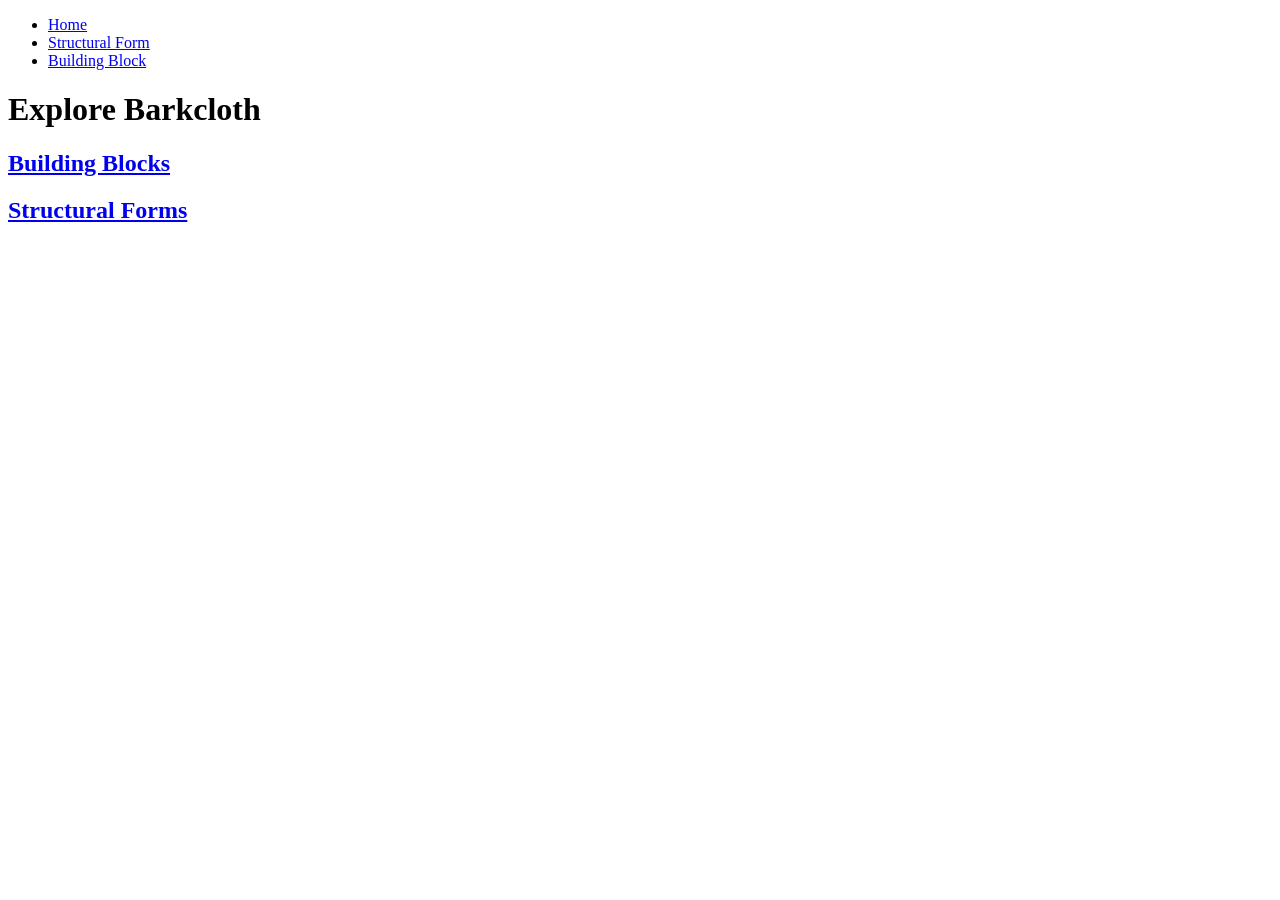
==== index.html @ 006d52af "init" ====
<!DOCTYPE html>
<html lang="en">
<head>
    <meta charset="UTF-8">
    <meta name="viewport" content="width=device-width, initial-scale=1.0">
    <link rel="stylesheet" type="text/css" href="styles/site.css">
    <title>Visually Barkcloth</title>
</head>
<body>

<nav>
    <ul>
        <li><a href="index.html">Home</a></li>
        <li><a href="structural-forms.html">Structural Form</a></li>
        <li><a href="building-blocks.html">Building Block</a></li>
    </ul>
</nav>

<h1>Explore Barkcloth</h1>

   <div>
            <div>
                <a href="building-blocks.html">
                    <h2>Building Blocks</h2>
                </a>
                
                <a href="structural-forms.html">

                    <h2>Structural Forms</h2>
                </a>
            </div>
    </div>


</body>
</html>
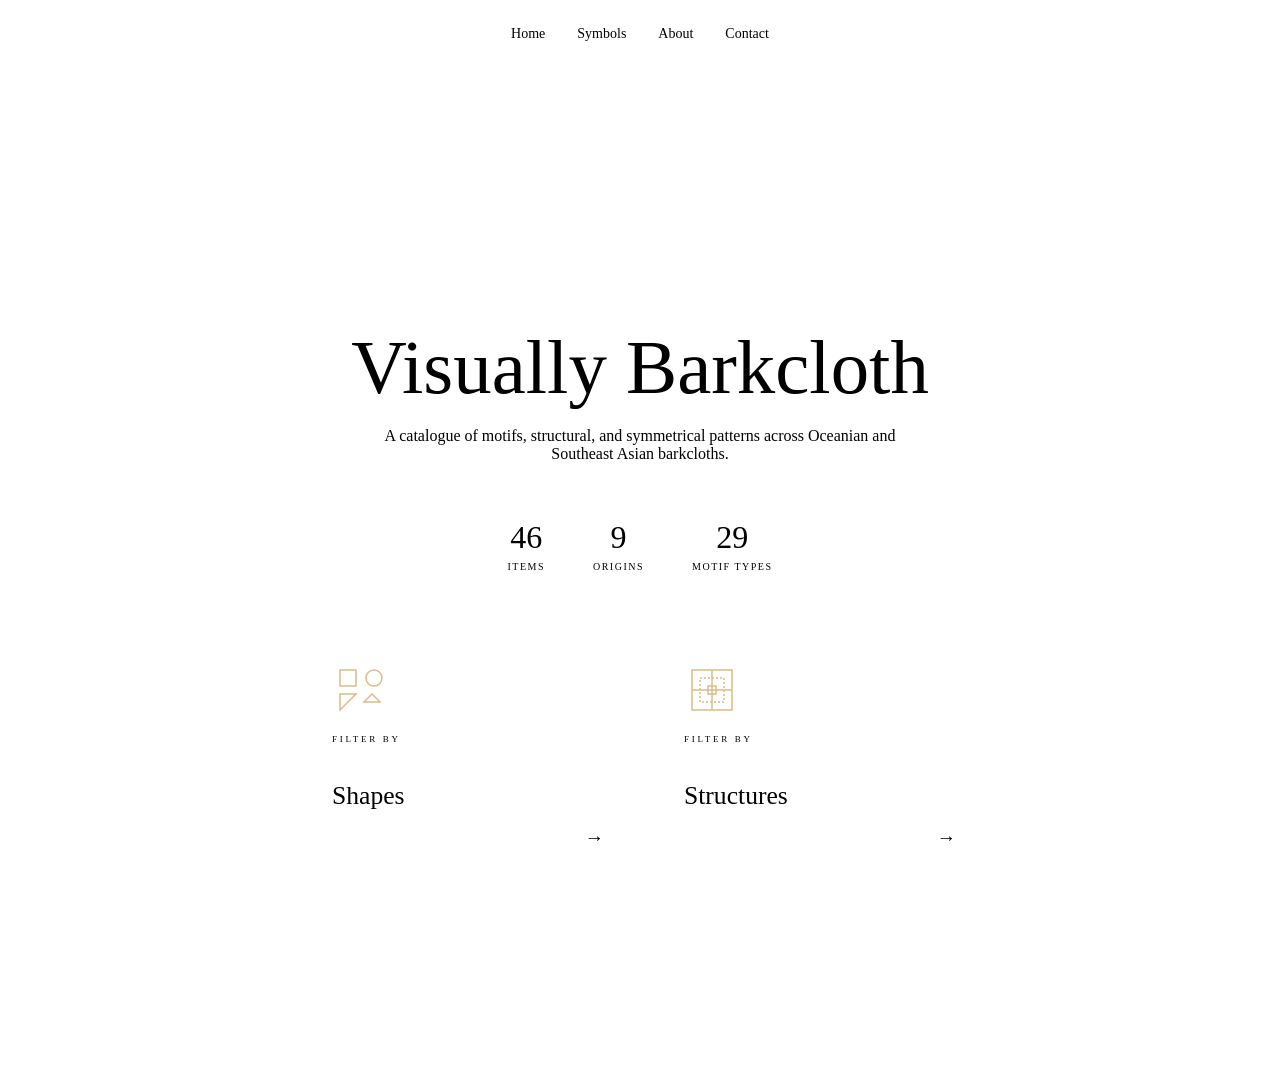
==== commit d7c0df55: "drafted home, shapes page" ====
--- a/index.html
+++ b/index.html
@@ -1,36 +1,66 @@
 <!DOCTYPE html>
 <html lang="en">
 <head>
-    <meta charset="UTF-8">
-    <meta name="viewport" content="width=device-width, initial-scale=1.0">
-    <link rel="stylesheet" type="text/css" href="styles/site.css">
-    <title>Visually Barkcloth</title>
+  <meta charset="UTF-8"/>
+  <meta name="viewport" content="width=device-width, initial-scale=1.0"/>
+  <link rel="stylesheet" type="text/css" href="styles/site.css">
+  <title>Visually Barkcloth</title>
+  <!-- No page-specific styles needed here -->
 </head>
 <body>
 
-<nav>
+<nav class="nav">
     <ul>
-        <li><a href="index.html">Home</a></li>
-        <li><a href="structural-forms.html">Structural Form</a></li>
-        <li><a href="building-blocks.html">Building Block</a></li>
-    </ul>
+    <li><a href="index.html" class="active">Home</a></li>
+    <li><a href="symbols.html">Symbols</a></li>
+    <li><a href="about.html">About</a></li>
+    <li><a href="contact.html">Contact</a></li>
+  </ul>
 </nav>
 
-<h1>Explore Barkcloth</h1>
+<main class="hero">
+  <div class="hero-bg"></div>
 
-   <div>
-            <div>
-                <a href="building-blocks.html">
-                    <h2>Building Blocks</h2>
-                </a>
-                
-                <a href="structural-forms.html">
+  <h1 class="hero-title">Visually Barkcloth</h1>
+  <p class="hero-subtitle">A catalogue of motifs, structural, and symmetrical patterns across Oceanian and Southeast Asian barkcloths.</p>
 
-                    <h2>Structural Forms</h2>
-                </a>
-            </div>
-    </div>
+  <div class="stat-strip">
+    <div class="stat"><span class="stat-n">46</span><span class="stat-l">Items</span></div>
+    <div class="stat"><span class="stat-n">9</span><span class="stat-l">Origins</span></div>
+    <div class="stat"><span class="stat-n">29</span><span class="stat-l">Motif types</span></div>
+  </div>
 
+  <div class="choices">
+    <a href="shapes.html" class="choice-card">
+      <div class="choice-icon">
+        <svg viewBox="0 0 56 56" fill="none" stroke="#c8a058" stroke-width="1.5">
+          <rect x="8" y="8" width="16" height="16"/>
+          <circle cx="42" cy="16" r="8"/>
+          <polygon points="8,48 24,32 8,32"/>
+          <path d="M32 40 L48 40 L40 32 Z"/>
+        </svg>
+      </div>
+      <span class="choice-label">Filter by</span>
+      <h2 class="choice-title">Shapes</h2>
+      <span class="choice-arrow">→</span>
+    </a>
+
+    <a href="structures.html" class="choice-card">
+      <div class="choice-icon">
+        <svg viewBox="0 0 56 56" fill="none" stroke="#c8a058" stroke-width="1.5">
+          <rect x="8" y="8" width="40" height="40"/>
+          <rect x="16" y="16" width="24" height="24" stroke-dasharray="2,2"/>
+          <rect x="24" y="24" width="8" height="8"/>
+          <line x1="28" y1="8" x2="28" y2="48"/>
+          <line x1="8" y1="28" x2="48" y2="28"/>
+        </svg>
+      </div>
+      <span class="choice-label">Filter by</span>
+      <h2 class="choice-title">Structures</h2>
+      <span class="choice-arrow">→</span>
+    </a>
+  </div>
+</main>
 
 </body>
 </html>
--- a/styles/site.css
+++ b/styles/site.css
@@ -0,0 +1,330 @@
+/* Nav */
+.nav {
+    gap: 2rem;
+    padding: 1rem 2rem;
+    margin: 0 auto 2rem;
+}
+
+.nav ul {
+    list-style: none;
+    display: flex;
+    gap: 2rem;
+    margin: 0;
+    padding: 0;
+    justify-content: center;
+}
+
+.nav li a {
+    text-decoration: none;
+    color: var(--text);
+    font-size: 14px;
+    font-weight: 500;
+    transition: all 0.2s ease;
+}
+
+.nav li a:hover {
+    color: var(--warm);
+}
+
+/* Hero */
+.hero {
+    min-height: calc(100vh - 60px);
+    display: flex;
+    flex-direction: column;
+    align-items: center;
+    justify-content: center;
+    padding: 4rem 2rem;
+    text-align: center;
+    position: relative;
+    overflow: hidden;
+}
+
+.hero-title {
+    font-family: 'Playfair Display', serif;
+    font-size: clamp(2.5rem, 6vw, 5rem);
+    font-weight: 400;
+    line-height: 1.1;
+    color: var(--text);
+    margin-bottom: 1rem;
+    animation: rise 0.8s ease 0.2s both;
+}
+
+.hero-title em {
+    font-style: italic;
+    color: var(--warm);
+}
+
+.hero-subtitle {
+    font-size: 1rem;
+    font-weight: 300;
+    color: var(--muted);
+    max-width: 520px;
+    margin: 0 auto 3.5rem;
+    animation: rise 0.8s ease 0.3s both;
+}
+
+@keyframes rise {
+    from {
+        opacity: 0;
+        transform: translateY(24px);
+    }
+
+    to {
+        opacity: 1;
+        transform: translateY(0);
+    }
+}
+
+/* Choice */
+.choices {
+    display: grid;
+    grid-template-columns: 1fr 1fr;
+    gap: 1.5rem;
+    max-width: 680px;
+    width: 100%;
+    animation: rise 0.8s ease 0.4s both;
+}
+
+.choice-card {
+    background: var(--surface);
+    border: 1px solid var(--border);
+    padding: 2.5rem 2rem;
+    cursor: pointer;
+    text-decoration: none;
+    color: var(--text);
+    display: flex;
+    flex-direction: column;
+    align-items: flex-start;
+    gap: 1rem;
+    position: relative;
+    overflow: hidden;
+    transition: all 0.3s ease;
+}
+
+.choice-card::after {
+    content: '';
+    position: absolute;
+    bottom: 0;
+    left: 0;
+    width: 100%;
+    height: 2px;
+    background: var(--warm);
+    transform: scaleX(0);
+    transform-origin: left;
+    transition: transform 0.3s ease;
+}
+
+.choice-card:hover {
+    border-color: var(--warm);
+    transform: translateY(-4px);
+}
+
+.choice-card:hover::after {
+    transform: scaleX(1);
+}
+
+.choice-icon {
+    width: 56px;
+    height: 56px;
+    opacity: 0.7;
+}
+
+.choice-card:hover .choice-icon {
+    opacity: 1;
+}
+
+.choice-label {
+    font-size: 9px;
+    letter-spacing: 0.3em;
+    text-transform: uppercase;
+    color: var(--warm);
+}
+
+.choice-title {
+    font-family: 'Playfair Display', serif;
+    font-size: 1.6rem;
+    font-weight: 400;
+    line-height: 1.2;
+}
+
+.choice-count {
+    margin-top: auto;
+    font-size: 11px;
+    letter-spacing: 0.1em;
+    color: var(--accent);
+    text-transform: uppercase;
+}
+
+.choice-arrow {
+    position: absolute;
+    bottom: 1.5rem;
+    right: 1.5rem;
+    font-size: 1.2rem;
+    color: var(--muted);
+    transition: all 0.2s;
+}
+
+.choice-card:hover .choice-arrow {
+    color: var(--warm);
+    transform: translateX(4px);
+}
+
+/* Stats */
+.stat-strip {
+    display: flex;
+    gap: 3rem;
+    margin-bottom: 3rem;
+    animation: rise 0.8s ease 0.35s both;
+}
+
+.stat {
+    text-align: center;
+}
+
+.stat-n {
+    font-family: 'Playfair Display', serif;
+    font-size: 2rem;
+    color: var(--warm);
+    display: block;
+}
+
+.stat-l {
+    font-size: 10px;
+    letter-spacing: 0.15em;
+    text-transform: uppercase;
+    color: var(--muted);
+}
+
+@media (max-width: 600px) {
+    .choices {
+        grid-template-columns: 1fr;
+    }
+
+    .stat-strip {
+        gap: 2rem;
+    }
+}
+
+/* Filters */
+.filter-bar {
+    display: flex;
+    flex-wrap: wrap;
+    gap: 1rem;
+    margin-bottom: 2.5rem;
+    justify-content: center;
+    padding: 1rem 2rem;
+    background: var(--surface, #fff);
+    border-radius: 16px;
+    box-shadow: 0 2px 8px rgba(200, 160, 88, 0.04);
+    border: 1px solid var(--border, #e5e5e5);
+    max-width: 680px;
+    margin-left: auto;
+    margin-right: auto;
+}
+
+.filter-btn {
+    background: var(--surface, #fff);
+    border: 1px solid var(--border, #c8a058);
+    color: var(--text, #222);
+    padding: 0.5rem 1.2rem;
+    border-radius: 2rem;
+    font-size: 14px;
+    font-weight: 500;
+    cursor: pointer;
+    transition: background 0.2s, border-color 0.2s, color 0.2s;
+    font-family: 'Playfair Display', serif;
+    letter-spacing: 0.05em;
+}
+
+.filter-btn.selected {
+    background: var(--warm, #c8a058);
+    color: #fff;
+    border-color: var(--warm, #c8a058);
+}
+
+.filter-btn:hover {
+    border-color: var(--warm, #c8a058);
+    color: var(--warm, #c8a058);
+    background: #fff;
+}
+
+/* Displays */
+.barkcloth-list {
+    display: grid;
+    grid-template-columns: repeat(4, 1fr);
+    gap: 1.5rem;
+    margin-top: 2rem;
+    max-width: 1080px;
+    margin-left: auto;
+    margin-right: auto;
+    animation: rise 0.8s ease 0.4s both;
+}
+
+.barkcloth-card {
+    background: var(--surface, #fff);
+    border: 1px solid var(--border, #e5e5e5);
+    padding: 2rem 1.5rem;
+    border-radius: 12px;
+    text-align: left;
+    color: var(--text, #222);
+    font-size: 1rem;
+    font-family: 'Playfair Display', serif;
+    box-shadow: 0 2px 8px rgba(200, 160, 88, 0.04);
+    transition: border-color 0.2s, box-shadow 0.2s;
+    display: flex;
+    flex-direction: column;
+    gap: 0.5rem;
+}
+
+.barkcloth-card a {
+    color: var(--warm, #c8a058);
+    text-decoration: underline;
+    font-size: 0.95rem;
+    font-family: inherit;
+    margin-top: 0.5rem;
+}
+
+.barkcloth-card:hover {
+    border-color: var(--warm, #c8a058);
+    box-shadow: 0 4px 16px rgba(200, 160, 88, 0.08);
+}
+
+.filter-prompt,
+.no-results {
+    grid-column: 1 / -1;
+    text-align: center;
+    color: var(--muted, #888);
+    font-size: 1.2rem;
+    margin-top: 2rem;
+    font-family: 'Playfair Display', serif;
+    letter-spacing: 0.05em;
+    background: var(--surface, #fff);
+    border-radius: 12px;
+    padding: 2rem 1rem;
+    border: 1px solid var(--border, #e5e5e5);
+    box-shadow: 0 2px 8px rgba(200, 160, 88, 0.04);
+    max-width: 680px;
+    margin-left: auto;
+    margin-right: auto;
+}
+
+@media (max-width: 900px) {
+    .barkcloth-list {
+        grid-template-columns: repeat(2, 1fr);
+    }
+}
+
+@media (max-width: 600px) {
+    .barkcloth-list {
+        grid-template-columns: 1fr;
+    }
+
+    .filter-bar {
+        max-width: 100%;
+    }
+
+    .filter-prompt,
+    .no-results {
+        max-width: 100%;
+    }
+}
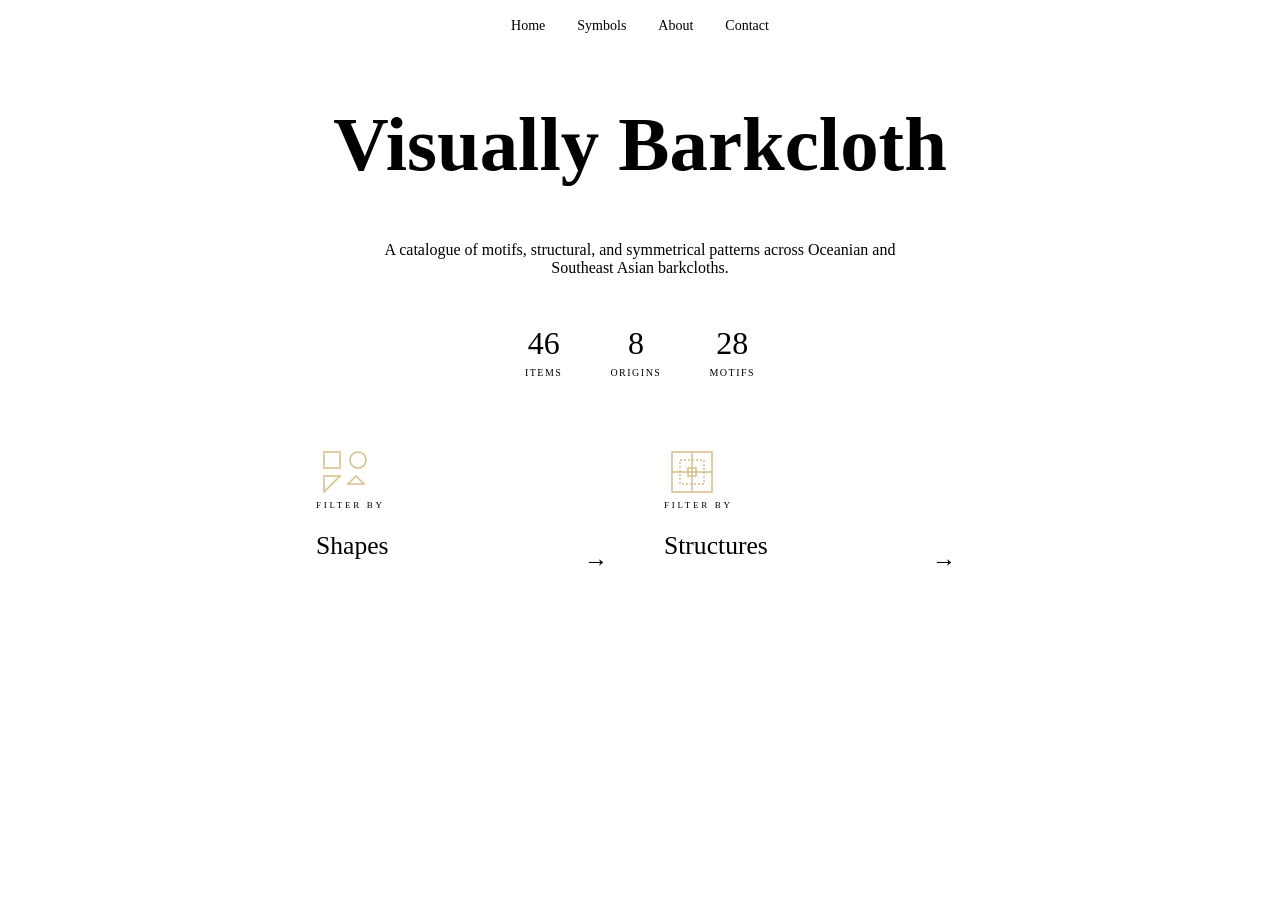
==== commit ff097099: "refactor css, fix padding" ====
--- a/index.html
+++ b/index.html
@@ -5,7 +5,6 @@
   <meta name="viewport" content="width=device-width, initial-scale=1.0"/>
   <link rel="stylesheet" type="text/css" href="styles/site.css">
   <title>Visually Barkcloth</title>
-  <!-- No page-specific styles needed here -->
 </head>
 <body>
 
@@ -26,8 +25,8 @@
 
   <div class="stat-strip">
     <div class="stat"><span class="stat-n">46</span><span class="stat-l">Items</span></div>
-    <div class="stat"><span class="stat-n">9</span><span class="stat-l">Origins</span></div>
-    <div class="stat"><span class="stat-n">29</span><span class="stat-l">Motif types</span></div>
+    <div class="stat"><span class="stat-n">8</span><span class="stat-l">Origins</span></div>
+    <div class="stat"><span class="stat-n">28</span><span class="stat-l">Motifs</span></div>
   </div>
 
   <div class="choices">
--- a/styles/site.css
+++ b/styles/site.css
@@ -1,65 +1,46 @@
 /* Nav */
-.nav {
-    gap: 2rem;
-    padding: 1rem 2rem;
-    margin: 0 auto 2rem;
-}
-
 .nav ul {
     list-style: none;
     display: flex;
     gap: 2rem;
-    margin: 0;
-    padding: 0;
     justify-content: center;
+    padding: 0rem 0;
 }
 
 .nav li a {
     text-decoration: none;
     color: var(--text);
     font-size: 14px;
-    font-weight: 500;
     transition: all 0.2s ease;
+    animation: rise 0.8s ease 0.2s both;
 }
 
 .nav li a:hover {
     color: var(--warm);
+    text-decoration: underline;
 }
 
 /* Hero */
 .hero {
-    min-height: calc(100vh - 60px);
     display: flex;
     flex-direction: column;
     align-items: center;
     justify-content: center;
-    padding: 4rem 2rem;
+    padding: 0rem 0rem;
     text-align: center;
-    position: relative;
-    overflow: hidden;
 }
 
 .hero-title {
     font-family: 'Playfair Display', serif;
-    font-size: clamp(2.5rem, 6vw, 5rem);
-    font-weight: 400;
-    line-height: 1.1;
+    font-size: clamp(0rem, 6vw, 5rem);
     color: var(--text);
-    margin-bottom: 1rem;
     animation: rise 0.8s ease 0.2s both;
 }
 
-.hero-title em {
-    font-style: italic;
-    color: var(--warm);
-}
-
 .hero-subtitle {
-    font-size: 1rem;
-    font-weight: 300;
     color: var(--muted);
     max-width: 520px;
-    margin: 0 auto 3.5rem;
+    margin: 0 auto 3rem;
     animation: rise 0.8s ease 0.3s both;
 }
 
@@ -79,7 +60,7 @@
 .choices {
     display: grid;
     grid-template-columns: 1fr 1fr;
-    gap: 1.5rem;
+    gap: 1rem;
     max-width: 680px;
     width: 100%;
     animation: rise 0.8s ease 0.4s both;
@@ -88,14 +69,13 @@
 .choice-card {
     background: var(--surface);
     border: 1px solid var(--border);
-    padding: 2.5rem 2rem;
+    padding: 1rem 1rem;
     cursor: pointer;
     text-decoration: none;
     color: var(--text);
     display: flex;
     flex-direction: column;
     align-items: flex-start;
-    gap: 1rem;
     position: relative;
     overflow: hidden;
     transition: all 0.3s ease;
@@ -115,7 +95,6 @@
 }
 
 .choice-card:hover {
-    border-color: var(--warm);
     transform: translateY(-4px);
 }
 
@@ -147,19 +126,11 @@
     line-height: 1.2;
 }
 
-.choice-count {
-    margin-top: auto;
-    font-size: 11px;
-    letter-spacing: 0.1em;
-    color: var(--accent);
-    text-transform: uppercase;
-}
-
 .choice-arrow {
     position: absolute;
     bottom: 1.5rem;
     right: 1.5rem;
-    font-size: 1.2rem;
+    font-size: 1.5rem;
     color: var(--muted);
     transition: all 0.2s;
 }
@@ -215,11 +186,9 @@
     padding: 1rem 2rem;
     background: var(--surface, #fff);
     border-radius: 16px;
-    box-shadow: 0 2px 8px rgba(200, 160, 88, 0.04);
     border: 1px solid var(--border, #e5e5e5);
     max-width: 680px;
-    margin-left: auto;
-    margin-right: auto;
+    margin: 0 auto;
 }
 
 .filter-btn {
@@ -269,8 +238,7 @@
     color: var(--text, #222);
     font-size: 1rem;
     font-family: 'Playfair Display', serif;
-    box-shadow: 0 2px 8px rgba(200, 160, 88, 0.04);
-    transition: border-color 0.2s, box-shadow 0.2s;
+    transition: border-color 0.2s;
     display: flex;
     flex-direction: column;
     gap: 0.5rem;
@@ -286,7 +254,6 @@
 
 .barkcloth-card:hover {
     border-color: var(--warm, #c8a058);
-    box-shadow: 0 4px 16px rgba(200, 160, 88, 0.08);
 }
 
 .filter-prompt,
@@ -294,18 +261,14 @@
     grid-column: 1 / -1;
     text-align: center;
     color: var(--muted, #888);
-    font-size: 1.2rem;
+    font-size: 1rem;
     margin-top: 2rem;
     font-family: 'Playfair Display', serif;
-    letter-spacing: 0.05em;
     background: var(--surface, #fff);
     border-radius: 12px;
-    padding: 2rem 1rem;
     border: 1px solid var(--border, #e5e5e5);
-    box-shadow: 0 2px 8px rgba(200, 160, 88, 0.04);
     max-width: 680px;
-    margin-left: auto;
-    margin-right: auto;
+    margin: 0 auto;
 }
 
 @media (max-width: 900px) {
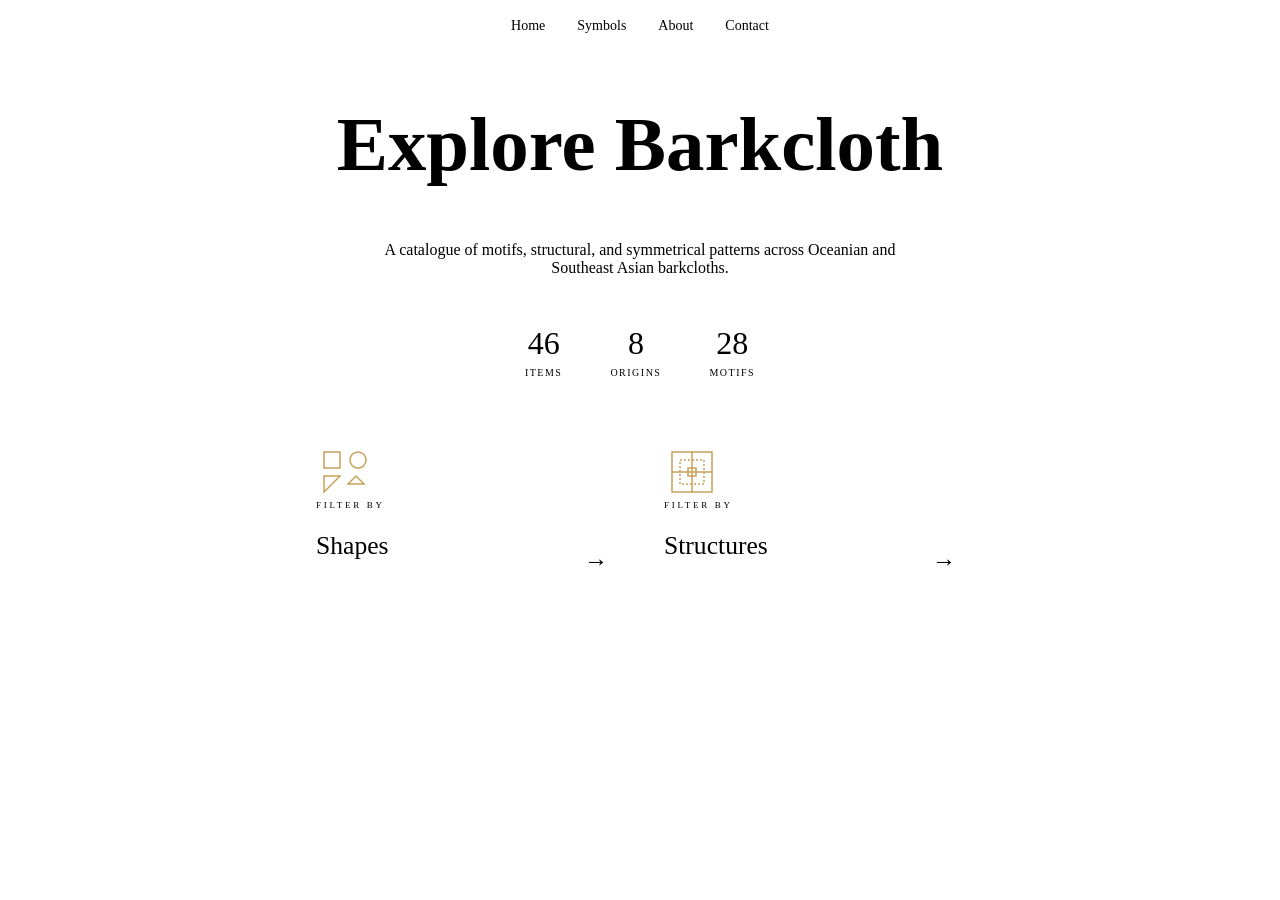
==== commit a820fb28: "import images, styling for shapes, structure page" ====
--- a/index.html
+++ b/index.html
@@ -20,7 +20,7 @@
 <main class="hero">
   <div class="hero-bg"></div>
 
-  <h1 class="hero-title">Visually Barkcloth</h1>
+  <h1 class="hero-title">Explore Barkcloth</h1>
   <p class="hero-subtitle">A catalogue of motifs, structural, and symmetrical patterns across Oceanian and Southeast Asian barkcloths.</p>
 
   <div class="stat-strip">
--- a/styles/site.css
+++ b/styles/site.css
@@ -105,11 +105,7 @@
 .choice-icon {
     width: 56px;
     height: 56px;
-    opacity: 0.7;
-}
-
-.choice-card:hover .choice-icon {
-    opacity: 1;
+    animation: rise 0.8s ease 0.4s both;
 }
 
 .choice-label {
@@ -189,6 +185,7 @@
     border: 1px solid var(--border, #e5e5e5);
     max-width: 680px;
     margin: 0 auto;
+    animation: rise 0.8s ease 0.4s both;
 }
 
 .filter-btn {
@@ -211,18 +208,13 @@
     border-color: var(--warm, #c8a058);
 }
 
-.filter-btn:hover {
-    border-color: var(--warm, #c8a058);
-    color: var(--warm, #c8a058);
-    background: #fff;
-}
-
 /* Displays */
 .barkcloth-list {
     display: grid;
     grid-template-columns: repeat(4, 1fr);
     gap: 1.5rem;
     margin-top: 2rem;
+    margin-bottom:2rem;
     max-width: 1080px;
     margin-left: auto;
     margin-right: auto;
@@ -231,7 +223,7 @@
 
 .barkcloth-card {
     background: var(--surface, #fff);
-    border: 1px solid var(--border, #e5e5e5);
+    border: 1px solid var(--warm, #c8a058);
     padding: 2rem 1.5rem;
     border-radius: 12px;
     text-align: left;
@@ -250,10 +242,6 @@
     font-size: 0.95rem;
     font-family: inherit;
     margin-top: 0.5rem;
-}
-
-.barkcloth-card:hover {
-    border-color: var(--warm, #c8a058);
 }
 
 .filter-prompt,
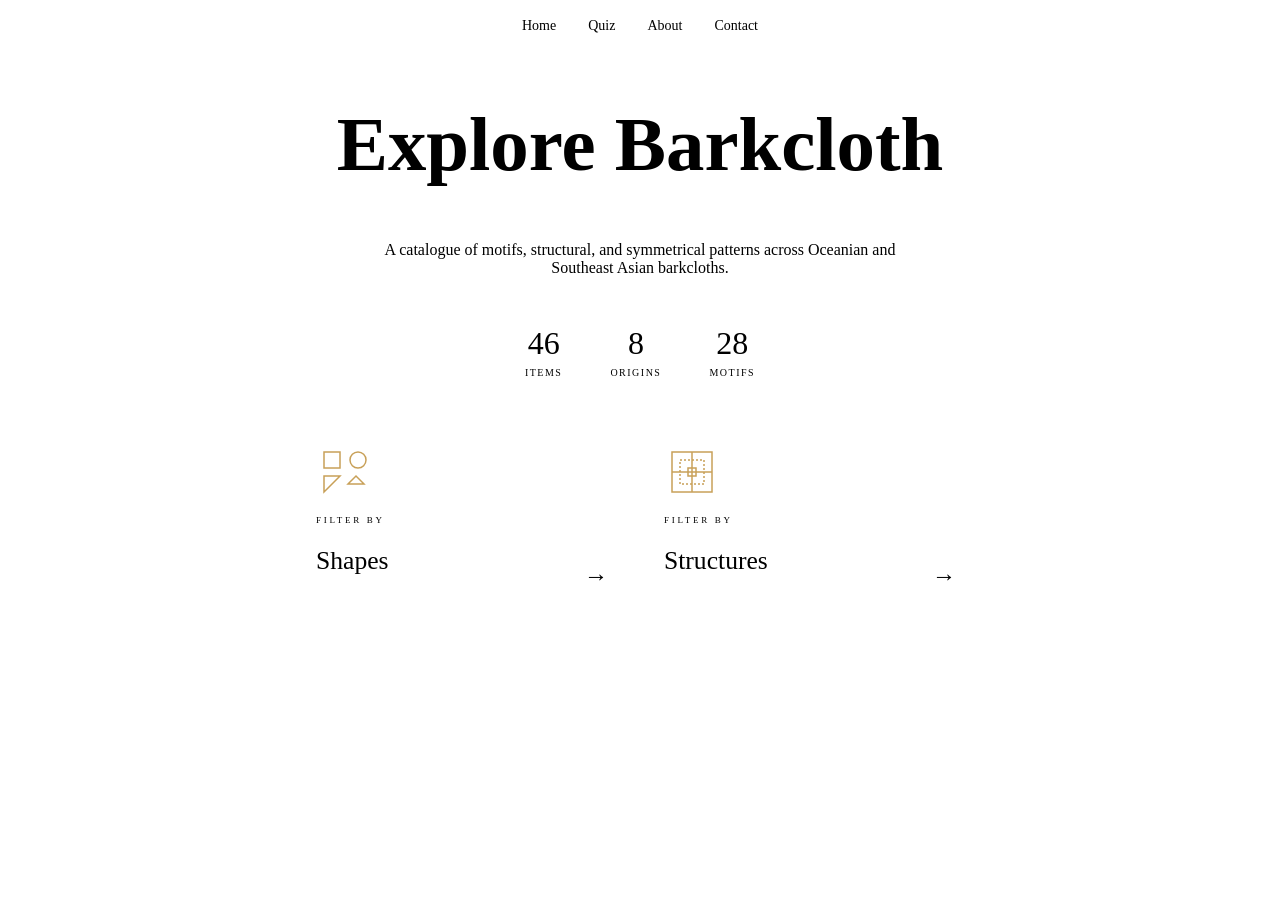
==== commit f8d5b83d: "quiz prototyple" ====
--- a/index.html
+++ b/index.html
@@ -11,7 +11,7 @@
 <nav class="nav">
     <ul>
     <li><a href="index.html" class="active">Home</a></li>
-    <li><a href="symbols.html">Symbols</a></li>
+    <li><a href="quiz.html">Quiz</a></li>
     <li><a href="about.html">About</a></li>
     <li><a href="contact.html">Contact</a></li>
   </ul>
--- a/styles/site.css
+++ b/styles/site.css
@@ -106,6 +106,7 @@
     width: 56px;
     height: 56px;
     animation: rise 0.8s ease 0.4s both;
+    margin-bottom: 15px;
 }
 
 .choice-label {
@@ -162,22 +163,11 @@
     color: var(--muted);
 }
 
-@media (max-width: 600px) {
-    .choices {
-        grid-template-columns: 1fr;
-    }
-
-    .stat-strip {
-        gap: 2rem;
-    }
-}
-
 /* Filters */
 .filter-bar {
     display: flex;
     flex-wrap: wrap;
     gap: 1rem;
-    margin-bottom: 2.5rem;
     justify-content: center;
     padding: 1rem 2rem;
     background: var(--surface, #fff);
@@ -208,74 +198,189 @@
     border-color: var(--warm, #c8a058);
 }
 
-/* Displays */
-.barkcloth-list {
-    display: grid;
-    grid-template-columns: repeat(4, 1fr);
-    gap: 1.5rem;
-    margin-top: 2rem;
-    margin-bottom:2rem;
-    max-width: 1080px;
-    margin-left: auto;
-    margin-right: auto;
-    animation: rise 0.8s ease 0.4s both;
-}
-
-.barkcloth-card {
-    background: var(--surface, #fff);
-    border: 1px solid var(--warm, #c8a058);
-    padding: 2rem 1.5rem;
-    border-radius: 12px;
+/* Animated cards */
+:root {
+    --card-w: 180px;
+    --x-speed: 13s;
+    --y-speed: 7s;
+}
+
+#floating-layer {
+    position: fixed;
+    inset: 0;
+    pointer-events: none;
+    z-index: 9999;
+    overflow: hidden;
+}
+
+.card-x {
+    position: absolute;
+    top: 0;
+    left: 0;
+    width: var(--card-w);
+}
+
+.card-x.go-right {
+    animation: x var(--x-speed) linear infinite alternate;
+    animation-delay: var(--x-delay);
+}
+
+.card-x.go-left {
+    animation: x2 var(--x-speed) linear infinite alternate;
+    animation-delay: var(--x-delay);
+}
+
+.card-y {
+    animation: y var(--y-speed) linear infinite alternate;
+    animation-delay: var(--y-delay);
+}
+
+.floating-card {
+    width: var(--card-w);
+    background: rgba(255, 255, 255, 0.93);
+    border: 1px solid #c8a058;
+    border-radius: 10px;
+    padding: 0.75rem;
+    pointer-events: auto;
+    cursor: pointer;
+    backdrop-filter: blur(4px);
+    transform: rotate(var(--rotate));
+    transition: box-shadow 0.2s, transform 0.2s;
+}
+
+.floating-card:hover {
+    transform: rotate(0deg) scale(1.05);
+    z-index: 10001;
+    position: relative;
+}
+
+.floating-card img {
+    width: 100%;
+    border-radius: 6px;
+    margin-bottom: 0.5rem;
+    object-fit: cover;
+    height: 120px;
+    display: block;
+}
+
+.floating-card .card-id {
+    font-weight: 700;
+    font-size: 0.72rem;
+    letter-spacing: 0.04em;
+}
+
+.floating-card .card-origin {
+    font-size: 0.68rem;
+    margin-top: 2px;
+}
+
+.floating-card .card-shapes {
+    font-size: 0.62rem;
+    margin-top: 4px;
+    line-height: 1.4;
+}
+
+@keyframes x {
+    100% {
+        transform: translateX(var(--x-end, calc(100vw - var(--card-w))));
+    }
+}
+
+@keyframes x2 {
+    100% {
+        transform: translateX(var(--x-end, calc(-100vw + var(--card-w))));
+    }
+}
+
+@keyframes y {
+    100% {
+        transform: translateY(var(--y-end, calc(100vh - var(--card-w))));
+    }
+}
+
+#no-match {
+    display: none;
+    position: fixed;
+    top: 50%;
+    left: 50%;
+    transform: translate(-50%, -50%);
+    z-index: 10001;
+    color: #888;
+    font-size: 1rem;
+    pointer-events: none;
+}
+
+/* Quiz */
+#quiz-container {
+    display: flex;
+    flex-direction: column;
+    justify-content: center;
+    align-items: center;
+    text-align: center;
+}
+
+#quiz-form {
+    padding: 20px 10px;
+    width: 100%;
+    max-width: 520px;
+    border-radius: 18px;
+    transition: 0.3s ease;
+}
+
+.quiz-question {
+    margin-bottom: 10px;
+}
+
+.quiz-img {
+    max-width: 350px;
+    margin-top:25px;
+    width: 100%;
+    height: auto;
+    object-fit: cover;
+}
+
+.quiz-option {
+    display: block;
     text-align: left;
-    color: var(--text, #222);
-    font-size: 1rem;
-    font-family: 'Playfair Display', serif;
-    transition: border-color 0.2s;
-    display: flex;
-    flex-direction: column;
-    gap: 0.5rem;
-}
-
-.barkcloth-card a {
-    color: var(--warm, #c8a058);
-    text-decoration: underline;
-    font-size: 0.95rem;
-    font-family: inherit;
-    margin-top: 0.5rem;
-}
-
-.filter-prompt,
-.no-results {
-    grid-column: 1 / -1;
-    text-align: center;
-    color: var(--muted, #888);
-    font-size: 1rem;
-    margin-top: 2rem;
-    font-family: 'Playfair Display', serif;
-    background: var(--surface, #fff);
-    border-radius: 12px;
-    border: 1px solid var(--border, #e5e5e5);
-    max-width: 680px;
-    margin: 0 auto;
-}
-
-@media (max-width: 900px) {
-    .barkcloth-list {
-        grid-template-columns: repeat(2, 1fr);
-    }
-}
-
-@media (max-width: 600px) {
-    .barkcloth-list {
-        grid-template-columns: 1fr;
-    }
-
-    .filter-bar {
-        max-width: 100%;
-    }
-
-    .filter-prompt,
-    .no-results {
-        max-width: 100%;
-    }
+    padding: 10px 10px;
+    border-radius: 10px;
+    cursor: pointer;
+    transition: background 0.2s ease;
+    font-size: medium;
+}
+
+.quiz-option:hover {
+    background: #f0e7da;
+}
+
+.quiz-option input {
+    margin-right: 10px;
+    accent-color: #c8a058;
+}
+
+.quiz-textarea {
+    width: 100%;
+    padding: 12px;
+    border: 1px solid #ddd;
+}
+
+.quiz-textarea:focus {
+    outline: none;
+    border-color: #c8a058;
+}
+
+.quiz-submit {
+    margin-top: 20px;
+    padding: 12px 26px;
+    background: #c8a058;
+    color: white;
+    border: none;
+    border-radius: 30px;
+    cursor: pointer;
+    transition: all 0.25s ease;
+    font-family: 'Playfair Display', serif;
+}
+
+.quiz-submit:hover {
+    background: #b28d44;
 }
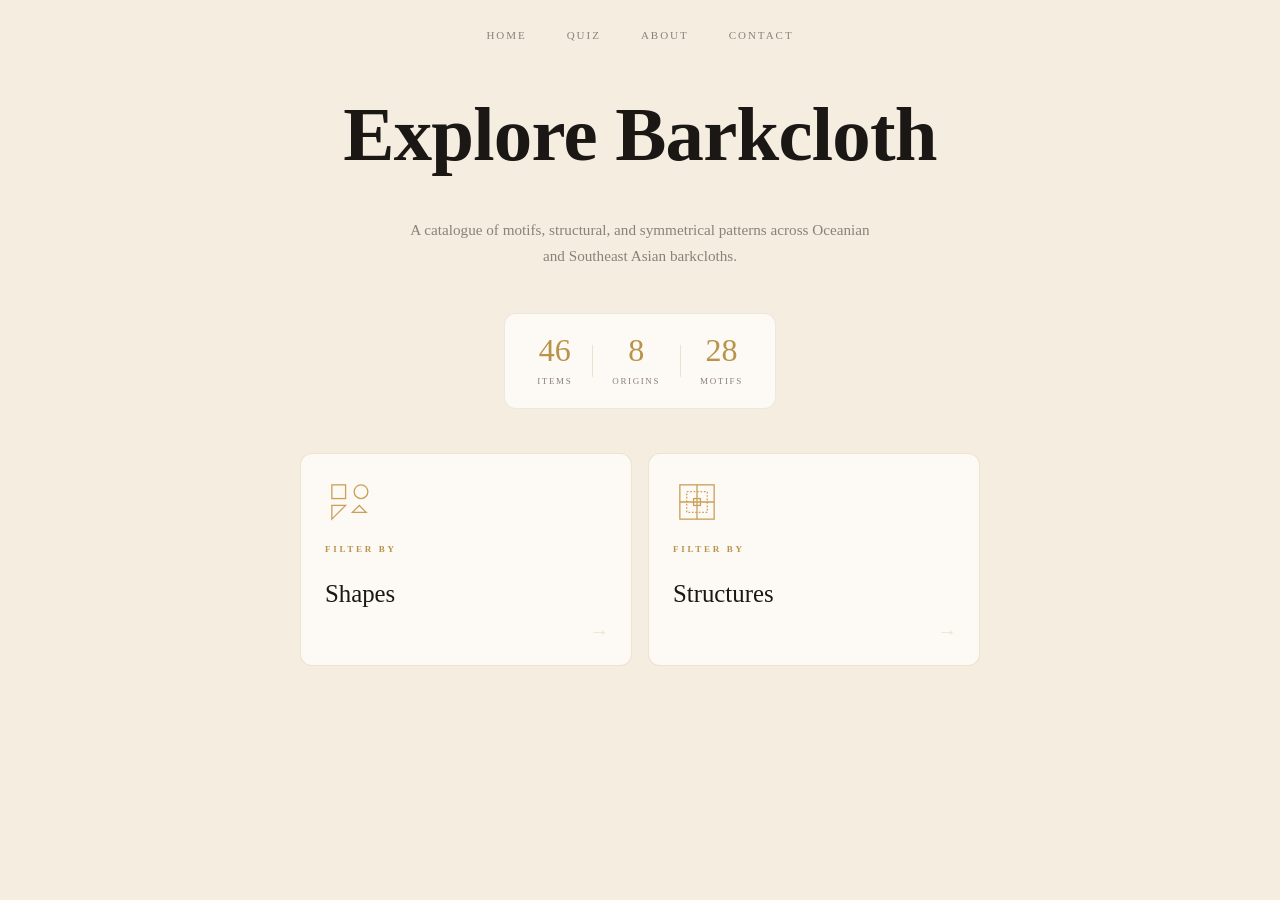
==== commit 719b19aa: "fix quiz + submission" ====
--- a/index.html
+++ b/index.html
@@ -10,7 +10,7 @@
 
 <nav class="nav">
     <ul>
-    <li><a href="index.html" class="active">Home</a></li>
+    <li><a href="index.html">Home</a></li>
     <li><a href="quiz.html">Quiz</a></li>
     <li><a href="about.html">About</a></li>
     <li><a href="contact.html">Contact</a></li>
@@ -18,7 +18,6 @@
 </nav>
 
 <main class="hero">
-  <div class="hero-bg"></div>
 
   <h1 class="hero-title">Explore Barkcloth</h1>
   <p class="hero-subtitle">A catalogue of motifs, structural, and symmetrical patterns across Oceanian and Southeast Asian barkcloths.</p>
--- a/styles/site.css
+++ b/styles/site.css
@@ -1,23 +1,68 @@
+/* Base colors */
+:root {
+    --warm: #b8934a;
+    --warm-light: #d4aa6a;
+    --warm-dim: rgba(184, 147, 74, 0.12);
+    --text: #1a1714;
+    --text-sub: #4f483f;
+    --muted: #8c8078;
+    --bg: #f5ede0;
+    --surface: #fdf9f4;
+    --surface-alt: #ede3d4;
+    --border: rgba(184, 147, 74, 0.22);
+    --border-soft: rgba(0, 0, 0, 0.07);
+    --card-w: 180px;
+    --x-speed: 13s;
+    --y-speed: 7s;
+    --radius-sm: 6px;
+    --radius-md: 12px;
+    --ease-out: cubic-bezier(0.22, 1, 0.36, 1);
+}
+
+body {
+    background-color: var(--bg);
+}
+
 /* Nav */
 .nav ul {
     list-style: none;
     display: flex;
-    gap: 2rem;
+    gap: 2.5rem;
     justify-content: center;
-    padding: 0rem 0;
+    padding: 0;
+    margin: 25px 0px 0px 0px;
 }
 
 .nav li a {
     text-decoration: none;
-    color: var(--text);
-    font-size: 14px;
-    transition: all 0.2s ease;
-    animation: rise 0.8s ease 0.2s both;
+    color: var(--muted);
+    font-size: 11px;
+    font-weight: 500;
+    letter-spacing: 0.18em;
+    text-transform: uppercase;
+    transition: color 0.25s var(--ease-out);
+    animation: rise 0.7s var(--ease-out) 0.1s both;
+    position: relative;
+    padding-bottom: 3px;
+}
+
+.nav li a::after {
+    content: '';
+    position: absolute;
+    bottom: 0;
+    left: 0;
+    width: 0;
+    height: 1px;
+    background: var(--warm);
+    transition: width 0.3s var(--ease-out);
 }
 
 .nav li a:hover {
     color: var(--warm);
-    text-decoration: underline;
+}
+
+.nav li a:hover::after {
+    width: 100%;
 }
 
 /* Hero */
@@ -26,50 +71,73 @@
     flex-direction: column;
     align-items: center;
     justify-content: center;
-    padding: 0rem 0rem;
     text-align: center;
+}
+
+.hero-adjust {
+    min-height: 80vh;
+    display: flex;
+    flex-direction: column;
+    justify-content: center;
+    align-items: center;
+    gap: 0;
 }
 
 .hero-title {
     font-family: 'Playfair Display', serif;
-    font-size: clamp(0rem, 6vw, 5rem);
+    font-size: clamp(4rem, 6vw, 6rem);
+    font-weight: 600;
     color: var(--text);
-    animation: rise 0.8s ease 0.2s both;
+    line-height: 1.08;
+    letter-spacing: -0.01em;
+    animation: rise 0.8s var(--ease-out) 0.15s both;
+    margin-bottom:20px;
+}
+
+.hero-title em {
+    font-style: italic;
+    color: var(--warm);
 }
 
 .hero-subtitle {
     color: var(--muted);
-    max-width: 520px;
-    margin: 0 auto 3rem;
-    animation: rise 0.8s ease 0.3s both;
+    font-size: 0.95rem;
+    line-height: 1.7;
+    max-width: 480px;
+    margin: 1.25rem auto 2.75rem;
+    animation: rise 0.8s var(--ease-out) 0.28s both;
 }
 
 @keyframes rise {
     from {
         opacity: 0;
-        transform: translateY(24px);
+        transform: translateY(20px);
     }
-
     to {
         opacity: 1;
         transform: translateY(0);
     }
 }
 
-/* Choice */
+@keyframes fade-in {
+    from { opacity: 0; }
+    to { opacity: 1; }
+}
+
+/* Choice cards */
 .choices {
     display: grid;
     grid-template-columns: 1fr 1fr;
     gap: 1rem;
     max-width: 680px;
     width: 100%;
-    animation: rise 0.8s ease 0.4s both;
+    animation: rise 0.8s var(--ease-out) 0.4s both;
 }
 
 .choice-card {
     background: var(--surface);
     border: 1px solid var(--border);
-    padding: 1rem 1rem;
+    padding: 1.5rem 1.5rem 2.25rem;
     cursor: pointer;
     text-decoration: none;
     color: var(--text);
@@ -78,7 +146,18 @@
     align-items: flex-start;
     position: relative;
     overflow: hidden;
-    transition: all 0.3s ease;
+    transition: transform 0.35s var(--ease-out), border-color 0.25s ease;
+    border-radius: var(--radius-md);
+}
+
+.choice-card::before {
+    content: '';
+    position: absolute;
+    inset: 0;
+    background: radial-gradient(ellipse at 30% 0%, var(--warm-dim), transparent 65%);
+    opacity: 0;
+    transition: opacity 0.4s ease;
+    pointer-events: none;
 }
 
 .choice-card::after {
@@ -88,14 +167,19 @@
     left: 0;
     width: 100%;
     height: 2px;
-    background: var(--warm);
+    background: linear-gradient(90deg, var(--warm), var(--warm-light));
     transform: scaleX(0);
     transform-origin: left;
-    transition: transform 0.3s ease;
+    transition: transform 0.35s var(--ease-out);
 }
 
 .choice-card:hover {
-    transform: translateY(-4px);
+    transform: translateY(-5px);
+    border-color: var(--warm);
+}
+
+.choice-card:hover::before {
+    opacity: 1;
 }
 
 .choice-card:hover::after {
@@ -103,10 +187,16 @@
 }
 
 .choice-icon {
-    width: 56px;
-    height: 56px;
-    animation: rise 0.8s ease 0.4s both;
-    margin-bottom: 15px;
+    width: 48px;
+    height: 48px;
+    margin-bottom: 1.1rem;
+    animation: rise 0.8s var(--ease-out) 0.4s both;
+    opacity: 0.85;
+    transition: opacity 0.2s;
+}
+
+.choice-card:hover .choice-icon {
+    opacity: 1;
 }
 
 .choice-label {
@@ -114,39 +204,58 @@
     letter-spacing: 0.3em;
     text-transform: uppercase;
     color: var(--warm);
+    margin-bottom: 0.3rem;
+    font-weight: 600;
 }
 
 .choice-title {
     font-family: 'Playfair Display', serif;
-    font-size: 1.6rem;
+    font-size: 1.55rem;
     font-weight: 400;
     line-height: 1.2;
+    color: var(--text);
 }
 
 .choice-arrow {
     position: absolute;
-    bottom: 1.5rem;
-    right: 1.5rem;
-    font-size: 1.5rem;
-    color: var(--muted);
-    transition: all 0.2s;
+    bottom: 1.4rem;
+    right: 1.4rem;
+    font-size: 1.2rem;
+    color: var(--border);
+    transition: color 0.25s ease, transform 0.25s var(--ease-out);
 }
 
 .choice-card:hover .choice-arrow {
     color: var(--warm);
-    transform: translateX(4px);
+    transform: translateX(5px);
 }
 
 /* Stats */
 .stat-strip {
     display: flex;
-    gap: 3rem;
-    margin-bottom: 3rem;
-    animation: rise 0.8s ease 0.35s both;
+    gap: 2.5rem;
+    margin-bottom: 2.75rem;
+    animation: rise 0.8s var(--ease-out) 0.32s both;
+    padding: 1.25rem 2rem;
+    border: 1px solid var(--border-soft);
+    border-radius: var(--radius-md);
+    background: var(--surface);
 }
 
 .stat {
     text-align: center;
+    position: relative;
+}
+
+.stat + .stat::before {
+    content: '';
+    position: absolute;
+    left: -1.25rem;
+    top: 50%;
+    transform: translateY(-50%);
+    height: 60%;
+    width: 1px;
+    background: var(--border);
 }
 
 .stat-n {
@@ -154,11 +263,13 @@
     font-size: 2rem;
     color: var(--warm);
     display: block;
+    line-height: 1;
+    margin-bottom: 0.25rem;
 }
 
 .stat-l {
-    font-size: 10px;
-    letter-spacing: 0.15em;
+    font-size: 9px;
+    letter-spacing: 0.18em;
     text-transform: uppercase;
     color: var(--muted);
 }
@@ -167,44 +278,43 @@
 .filter-bar {
     display: flex;
     flex-wrap: wrap;
-    gap: 1rem;
+    gap: 0.6rem;
     justify-content: center;
-    padding: 1rem 2rem;
-    background: var(--surface, #fff);
-    border-radius: 16px;
-    border: 1px solid var(--border, #e5e5e5);
+    padding: 1rem 1.25rem;
+    background: var(--surface);
+    border-radius: 50px;
+    border: 1px solid var(--border-soft);
     max-width: 680px;
-    margin: 0 auto;
-    animation: rise 0.8s ease 0.4s both;
+    animation: rise 0.8s var(--ease-out) 0.4s both;
 }
 
 .filter-btn {
-    background: var(--surface, #fff);
-    border: 1px solid var(--border, #c8a058);
-    color: var(--text, #222);
-    padding: 0.5rem 1.2rem;
-    border-radius: 2rem;
-    font-size: 14px;
+    background: transparent;
+    border: 1px solid var(--border-soft);
+    color: var(--text-sub);
+    padding: 0.45rem 1.1rem;
+    border-radius: 50px;
+    font-size: 13px;
     font-weight: 500;
     cursor: pointer;
-    transition: background 0.2s, border-color 0.2s, color 0.2s;
+    transition: background 0.2s ease, border-color 0.2s ease, color 0.2s ease, transform 0.15s ease;
     font-family: 'Playfair Display', serif;
-    letter-spacing: 0.05em;
+    letter-spacing: 0.04em;
+}
+
+.filter-btn:hover:not(.selected) {
+    border-color: var(--warm);
+    color: var(--warm);
+    transform: translateY(-1px);
 }
 
 .filter-btn.selected {
-    background: var(--warm, #c8a058);
+    background: var(--warm);
     color: #fff;
-    border-color: var(--warm, #c8a058);
-}
-
-/* Animated cards */
-:root {
-    --card-w: 180px;
-    --x-speed: 13s;
-    --y-speed: 7s;
-}
-
+    border-color: var(--warm);
+}
+
+/* Animated floating cards */
 #floating-layer {
     position: fixed;
     inset: 0;
@@ -237,77 +347,78 @@
 
 .floating-card {
     width: var(--card-w);
-    background: rgba(255, 255, 255, 0.93);
-    border: 1px solid #c8a058;
-    border-radius: 10px;
+    background: rgba(253, 249, 244, 0.95);
+    border: 1px solid rgba(184, 147, 74, 0.5);
+    border-radius: var(--radius-md);
     padding: 0.75rem;
     pointer-events: auto;
     cursor: pointer;
-    backdrop-filter: blur(4px);
+    backdrop-filter: blur(8px);
+    -webkit-backdrop-filter: blur(8px);
     transform: rotate(var(--rotate));
-    transition: box-shadow 0.2s, transform 0.2s;
+    transition: transform 0.2s ease;
 }
 
 .floating-card:hover {
-    transform: rotate(0deg) scale(1.05);
+    transform: rotate(0deg) scale(1.07);
     z-index: 10001;
     position: relative;
 }
 
 .floating-card img {
     width: 100%;
-    border-radius: 6px;
+    border-radius: var(--radius-sm);
     margin-bottom: 0.5rem;
     object-fit: cover;
-    height: 120px;
+    height: 200px;
     display: block;
 }
 
 .floating-card .card-id {
     font-weight: 700;
-    font-size: 0.72rem;
-    letter-spacing: 0.04em;
+    font-size: 0.7rem;
+    letter-spacing: 0.05em;
+    color: var(--text);
 }
 
 .floating-card .card-origin {
-    font-size: 0.68rem;
+    font-size: 0.66rem;
     margin-top: 2px;
+    color: var(--muted);
 }
 
 .floating-card .card-shapes {
-    font-size: 0.62rem;
-    margin-top: 4px;
-    line-height: 1.4;
+    font-size: 0.6rem;
+    margin-top: 5px;
+    line-height: 1.5;
+    color: var(--text-sub);
 }
 
 @keyframes x {
-    100% {
-        transform: translateX(var(--x-end, calc(100vw - var(--card-w))));
-    }
+    100% { transform: translateX(var(--x-end, calc(100vw - var(--card-w)))); }
 }
 
 @keyframes x2 {
-    100% {
-        transform: translateX(var(--x-end, calc(-100vw + var(--card-w))));
-    }
+    100% { transform: translateX(var(--x-end, calc(-100vw + var(--card-w)))); }
 }
 
 @keyframes y {
-    100% {
-        transform: translateY(var(--y-end, calc(100vh - var(--card-w))));
-    }
+    100% { transform: translateY(var(--y-end, calc(100vh - var(--card-w)))); }
 }
 
 #no-match {
     display: none;
     position: fixed;
-    top: 50%;
+    top: 65%;
     left: 50%;
     transform: translate(-50%, -50%);
     z-index: 10001;
-    color: #888;
+    color: var(--muted);
     font-size: 1rem;
     pointer-events: none;
+    font-family: 'Playfair Display', serif;
+    font-style: italic;
+    letter-spacing: 0.05em;
 }
 
 /* Quiz */
@@ -320,67 +431,190 @@
 }
 
 #quiz-form {
-    padding: 20px 10px;
+    padding: 24px 16px;
     width: 100%;
-    max-width: 520px;
+    max-width: 540px;
     border-radius: 18px;
-    transition: 0.3s ease;
+    transition: opacity 0.3s ease;
 }
 
 .quiz-question {
-    margin-bottom: 10px;
+    margin-bottom: 12px;
+    font-family: 'Playfair Display', serif;
+    font-size: 1.15rem;
+    color: var(--text-sub);
 }
 
 .quiz-img {
-    max-width: 350px;
-    margin-top:25px;
+    max-width: 500px;
+    margin-top: 22px;
     width: 100%;
     height: auto;
     object-fit: cover;
+    cursor: pointer;
+    border-radius: var(--radius-md);
+    transition: transform 0.2s ease;
+}
+
+.quiz-img:hover {
+    transform: scale(1.015);
+}
+
+.quiz-citation {
+    font-size: 0.6rem;
+    color: var(--muted);
+    margin-top: 10px;
+    max-width: 400px;
+
 }
 
 .quiz-option {
-    display: block;
+    display: flex;
+    align-items: center;
     text-align: left;
-    padding: 10px 10px;
-    border-radius: 10px;
+    padding: 10px 14px;
+    border-radius: var(--radius-sm);
     cursor: pointer;
     transition: background 0.2s ease;
-    font-size: medium;
+    font-size: 0.95rem;
+    color: var(--text);
+    border: 1px solid transparent;
 }
 
 .quiz-option:hover {
-    background: #f0e7da;
+    background: var(--warm-dim);
+    border-color: var(--border);
 }
 
 .quiz-option input {
     margin-right: 10px;
-    accent-color: #c8a058;
+    accent-color: var(--warm);
+    flex-shrink: 0;
 }
 
 .quiz-textarea {
     width: 100%;
-    padding: 12px;
-    border: 1px solid #ddd;
+    min-width: 480px;
+    padding: 12px 14px;
+    border: 1px solid var(--border-soft);
+    border-radius: var(--radius-sm);
+    font-size: 0.9rem;
+    background: var(--surface);
+    color: var(--text);
+    resize: vertical;
+    font-family: inherit;
 }
 
 .quiz-textarea:focus {
     outline: none;
-    border-color: #c8a058;
+    border-color: var(--warm);
 }
 
 .quiz-submit {
-    margin-top: 20px;
-    padding: 12px 26px;
-    background: #c8a058;
-    color: white;
+    margin-top: 22px;
+    padding: 13px 30px;
+    background: var(--warm);
+    color: #fff;
     border: none;
-    border-radius: 30px;
-    cursor: pointer;
-    transition: all 0.25s ease;
+    border-radius: 50px;
+    cursor: pointer;
+    transition: background 0.25s ease, transform 0.2s ease;
     font-family: 'Playfair Display', serif;
+    font-size: 0.95rem;
+    letter-spacing: 0.06em;
 }
 
 .quiz-submit:hover {
-    background: #b28d44;
+    background: #a07a38;
+}
+
+.quiz-submit:active {
+    transform: translateY(0);
+}
+
+/* Checkbox dropdown */
+.dropdown {
+    position: relative;
+    margin-bottom: 20px;
+}
+
+.dropdown .dropdown-label {
+    display: block;
+    height: auto;
+    background: var(--surface);
+    border: 1px solid var(--border-soft);
+    border-radius: var(--radius-sm);
+    padding: 10px 14px;
+    line-height: 1.4;
+    cursor: pointer;
+    font-size: 13px;
+    color: var(--text-sub);
+    transition: border-color 0.2s ease;
+    user-select: none;
+}
+
+.dropdown .dropdown-label::before {
+    content: '▼';
+    float: right;
+    font-size: 10px;
+    color: var(--muted);
+    transition: transform 0.2s ease;
+}
+
+.dropdown .dropdown-label:hover {
+    border-color: var(--warm);
+}
+
+.dropdown .dropdown-list {
+    padding: 8px;
+    background: #fff;
+    position: absolute;
+    top: calc(100% + 4px);
+    left: 0;
+    right: 0;
+    z-index: 10000;
+    transform-origin: 50% 0;
+    transform: scale(1, 0);
+    opacity: 0;
+    transition: transform 0.18s ease-in-out, opacity 0.15s ease;
+    border: 1px solid var(--border-soft);
+    border-radius: var(--radius-sm);
+}
+
+.dropdown .dropdown-option {
+    display: flex;
+    align-items: center;
+    gap: 8px;
+    padding: 8px 10px;
+    opacity: 0;
+    transition: opacity 0.15s ease-in-out, background 0.15s ease;
+    border-radius: 4px;
+    font-size: 13px;
+    color: var(--text-sub);
+    cursor: pointer;
+}
+
+.dropdown .dropdown-option:hover {
+    background: var(--warm-dim);
+}
+
+.dropdown.on .dropdown-label::before {
+    transform: rotate(180deg);
+}
+
+.dropdown.on .dropdown-list {
+    transform: scale(1, 1);
+    opacity: 1;
+    transition-delay: 0s;
+}
+
+.dropdown.on .dropdown-list .dropdown-option {
+    opacity: 1;
+    transition-delay: 0.12s;
+}
+
+.dropdown [type="checkbox"] {
+    position: relative;
+    top: -1px;
+    accent-color: var(--warm);
 }
